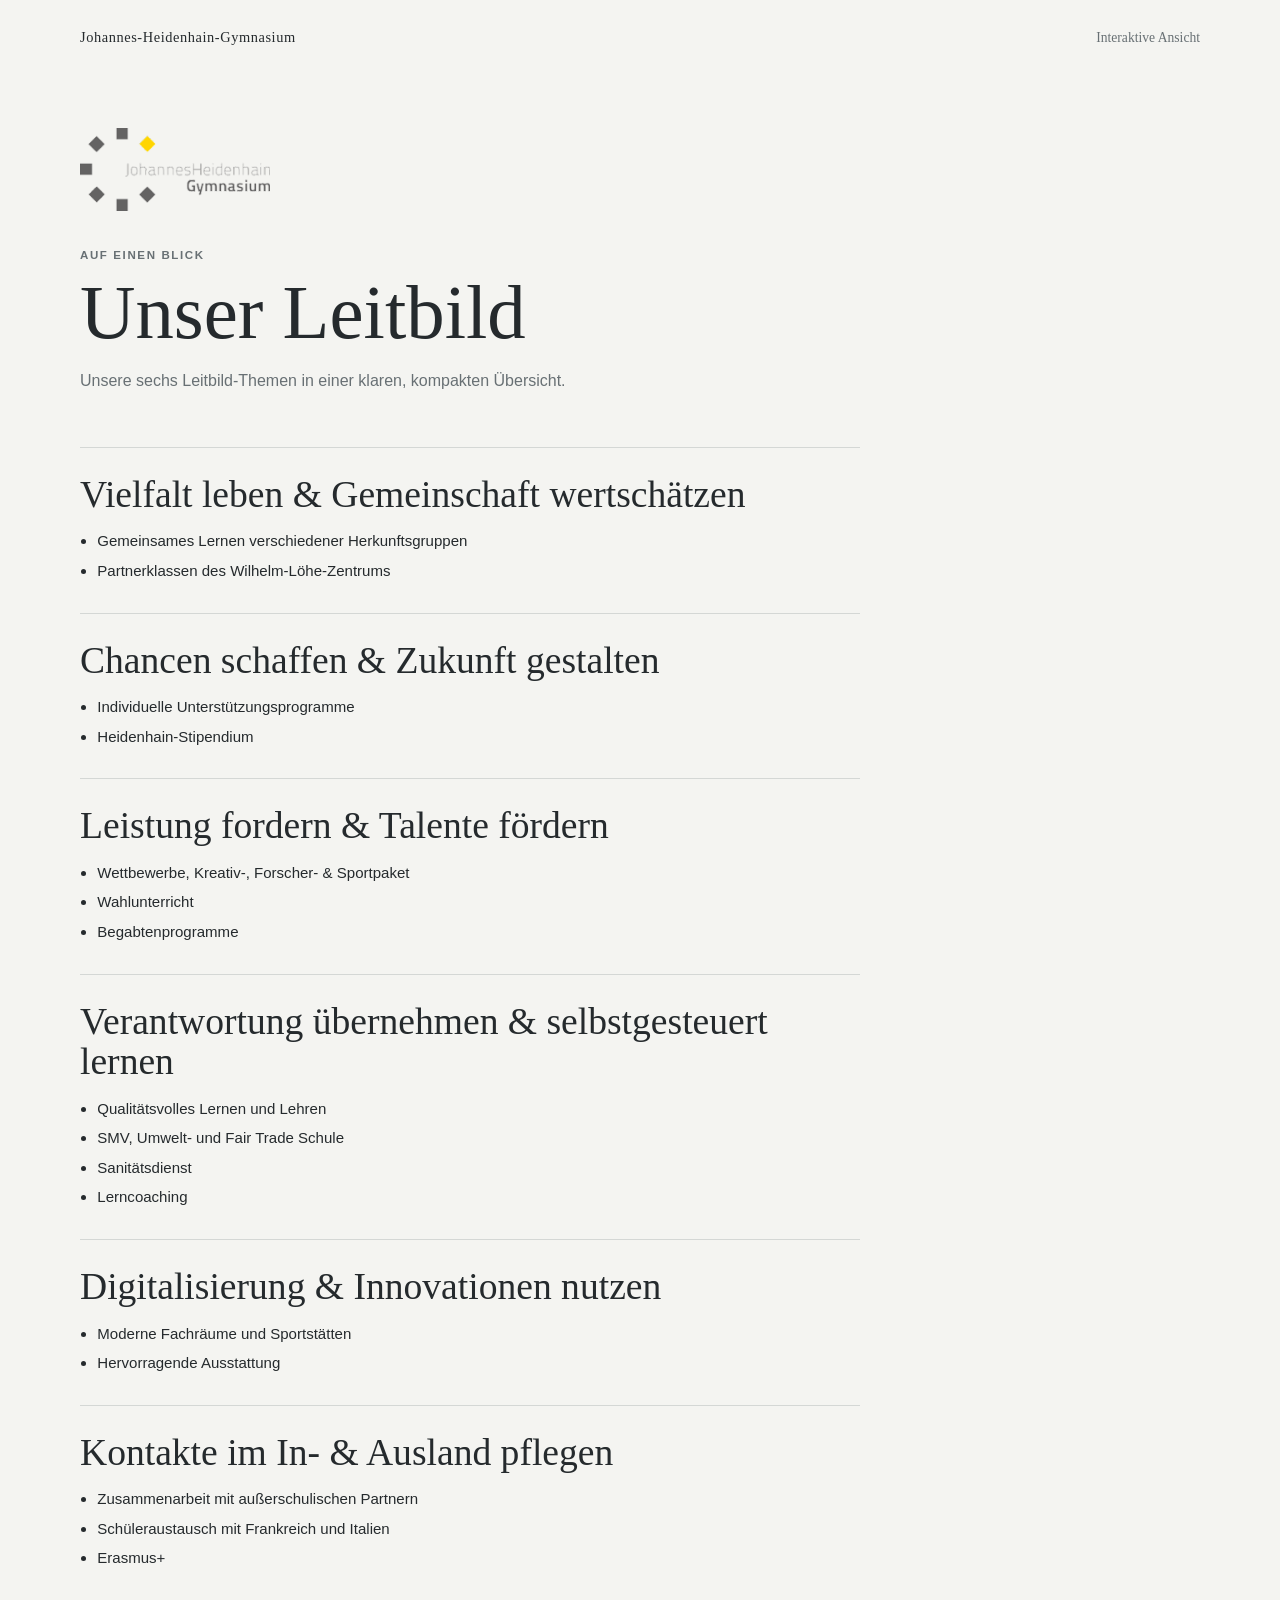
==== leitbild-kompakt.html @ b485fccd "init commit" ====
<!doctype html>
<html lang="de">
<head>
  <meta charset="utf-8">
  <meta name="viewport" content="width=device-width, initial-scale=1">
  <meta name="description" content="Das Leitbild des Johannes-Heidenhain-Gymnasiums in kompakter Form">
  <title>Leitbild kompakt | JHG Traunreut</title>
  <link rel="stylesheet" href="styles.css">
</head>
<body>
  <header class="site-header">
    <a class="brand" href="index.html">Johannes-Heidenhain-Gymnasium</a>
    <nav class="site-nav" aria-label="Seitennavigation"><a href="index.html">Interaktive Ansicht</a></nav>
  </header>
  <main class="page-content">
    <img class="compact-page-logo" src="logo.png" alt="Logo des Johannes-Heidenhain-Gymnasiums">
    <section class="intro" aria-labelledby="page-title">
      <div class="eyebrow">Auf einen Blick</div>
      <h1 id="page-title">Unser Leitbild</h1>
      <p>Unsere sechs Leitbild-Themen in einer klaren, kompakten Übersicht.</p>
    </section>
    <div class="compact-list"></div>
  </main>
  <script src="leitbild.js"></script>
</body>
</html>
---- styles.css ----
:root {
  --ink: #252a2d;
  --muted: #687074;
  --paper: #f4f4f1;
  --card: #ffffff;
  --line: #d4d7d5;
  --yellow: #f5c400;
  --gray: #74797b;
  --shadow: 0 20px 42px rgba(31, 36, 38, 0.16);
  font-family: Georgia, "Times New Roman", serif;
  color: var(--ink);
  background: var(--paper);
}

* { box-sizing: border-box; }
html { min-width: 320px; }
body { margin: 0; background: var(--paper); }
button { font: inherit; }

.site-header, .page-content { width: min(1120px, calc(100% - 40px)); margin: 0 auto; }
.site-header { padding: 28px 0 18px; display: flex; justify-content: space-between; align-items: baseline; gap: 24px; }
.brand { color: var(--ink); font-size: 0.9rem; letter-spacing: 0.04em; text-decoration: none; }
.site-nav a { color: var(--muted); font-size: 0.85rem; text-decoration: none; border-bottom: 1px solid transparent; }
.site-nav a:hover, .site-nav a:focus-visible { color: var(--ink); border-color: var(--yellow); }
.page-content { padding: 64px 0 90px; }
.intro { max-width: 620px; margin-bottom: 52px; }
.eyebrow { color: var(--muted); font: 700 0.72rem/1.2 Arial, sans-serif; letter-spacing: 0.14em; text-transform: uppercase; }
h1 { max-width: 760px; margin: 12px 0 18px; font-size: clamp(2.4rem, 6vw, 5.6rem); font-weight: 400; line-height: 0.98; letter-spacing: 0; }
.intro p { color: var(--muted); max-width: 560px; font: 1rem/1.65 Arial, sans-serif; }

.logo-stage { position: relative; width: min(100%, 930px); min-height: 430px; margin: 0 auto; overflow-anchor: none; }
.logo-wordmark { position: absolute; left: 58%; top: 50%; z-index: 1; transform: translate(-50%, -50%); text-align: center; white-space: nowrap; font-size: clamp(1.5rem, 3.5vw, 3.5rem); line-height: 0.92; }
.logo-wordmark strong { display: block; font-weight: 400; }
.logo-wordmark span { display: block; margin-top: 0.12em; font-size: 0.72em; }
.yellow-mark { position: absolute; z-index: 2; left: 41%; top: 29%; width: 28px; aspect-ratio: 1; background: var(--yellow); transform: translate(-50%, -50%) rotate(45deg); }
.topic { position: absolute; z-index: 3; width: 38px; height: 38px; }
.topic.is-visible, .topic.is-closing { z-index: 10; }
.topic--prototype.is-visible::before { content: ""; position: absolute; z-index: 2; width: min(250px, 58vw); height: min(250px, 58vw); pointer-events: auto; }
.topic--orbit-left.is-visible::before { top: calc((38px - min(250px, 58vw)) / 2); left: calc(38px - min(250px, 58vw) - 20px); }
.topic--orbit-top.is-visible::before { top: calc(38px - min(250px, 58vw) - 20px); left: calc((38px - min(250px, 58vw)) / 2); }
.topic--orbit-bottom.is-visible::before { top: 38px; left: calc((38px - min(250px, 58vw)) / 2); }
.topic--orbit-upper-left.is-visible::before { top: calc(38px - min(250px, 58vw) - 20px); left: calc(38px - min(250px, 58vw) - 20px); }
.topic--orbit-lower-left.is-visible::before { top: 38px; left: calc(38px - min(250px, 58vw) - 20px); }
.topic--orbit-lower-right.is-visible::before { top: 38px; left: 38px; }
.topic--orbit-top { left: 31%; top: 20%; }
.topic--orbit-upper-left { left: 21%; top: 29%; }
.topic--orbit-left { left: 17%; top: 50%; }
.topic--orbit-lower-left { left: 21%; top: 71%; }
.topic--orbit-bottom { left: 31%; top: 80%; }
.topic--orbit-lower-right { left: 41%; top: 71%; }
.topic-trigger { position: relative; z-index: 4; width: 38px; height: 38px; min-height: 38px; padding: 0; border: 0; background: transparent; cursor: pointer; transform: translate(-50%, -50%); transition: transform 520ms cubic-bezier(.2,.75,.25,1), width 520ms cubic-bezier(.2,.75,.25,1), height 520ms cubic-bezier(.2,.75,.25,1), min-height 520ms cubic-bezier(.2,.75,.25,1), padding 520ms cubic-bezier(.2,.75,.25,1), background-color 360ms ease, box-shadow 360ms ease; }
.topic-trigger > span { position: absolute; top: 50%; left: 50%; display: block; width: 26px; height: 26px; margin: 0; background: var(--gray); transform: translate(-50%, -50%) rotate(var(--square-angle, 0deg)); transition: transform 360ms ease, background-color 240ms ease, box-shadow 360ms ease, opacity 220ms ease; }
.topic--orbit-top, .topic--orbit-bottom { --square-angle: 0deg; }
.topic--orbit-upper-left, .topic--orbit-lower-left, .topic--orbit-lower-right { --square-angle: 45deg; }
.topic--orbit-left { --square-angle: 90deg; }
.topic-trigger:hover > span, .topic.is-visible .topic-trigger > span { background: var(--ink); transform: translate(-50%, -50%) rotate(var(--square-angle, 0deg)) scale(1.12); box-shadow: 0 8px 18px rgba(31, 36, 38, 0.2); }
.topic.is-visible .topic-trigger > span, .topic.is-closing .topic-trigger > span { opacity: 0; transform: translate(-50%, -50%) rotate(var(--square-angle, 0deg)); }
.topic-trigger:focus-visible { outline: 3px solid var(--yellow); outline-offset: 5px; }
.topic-card { position: absolute; z-index: 3; top: 19px; left: 19px; width: min(340px, 36vw); min-height: 180px; padding: 27px 28px 25px; background: var(--card); box-shadow: var(--shadow); opacity: 0; pointer-events: none; transform: translate(-50%, -50%) scale(0.08); transform-origin: center; transition: opacity 300ms ease, transform 420ms cubic-bezier(.2,.75,.25,1); }
.topic.is-visible .topic-trigger { width: min(340px, 36vw); min-height: 180px; padding: 27px 28px 25px; border: 0; background: var(--card); box-shadow: var(--shadow); transform: translate(-50%, -50%); }
.topic.is-visible .topic-card { position: static; width: auto; min-height: 0; padding: 0; opacity: 1; pointer-events: auto; color: var(--ink); transform: none; }
.topic--prototype.is-visible .topic-trigger { width: min(250px, 58vw); height: min(250px, 58vw); min-height: 0; padding: 24px; border: 0; overflow: hidden; background: var(--gray); color: #ffffff; box-shadow: 0 18px 34px rgba(31, 36, 38, 0.24); transition: transform 520ms cubic-bezier(.2,.75,.25,1), width 520ms cubic-bezier(.2,.75,.25,1), height 520ms cubic-bezier(.2,.75,.25,1), padding 520ms cubic-bezier(.2,.75,.25,1), background-color 360ms ease; }
.topic--orbit-left.is-visible .topic-trigger { transform: translate(calc(-100% - 12px), -50%); transform-origin: right center; }
.topic--orbit-top.is-visible .topic-trigger { transform: translate(-50%, calc(-100% - 12px)); transform-origin: center bottom; }
.topic--orbit-bottom.is-visible .topic-trigger { transform: translate(-50%, 12px); transform-origin: center top; }
.topic--orbit-upper-left.is-visible .topic-trigger { transform: translate(calc(-100% - 12px), calc(-100% - 12px)); transform-origin: right bottom; }
.topic--orbit-lower-left.is-visible .topic-trigger { transform: translate(calc(-100% - 12px), 12px); transform-origin: right top; }
.topic--orbit-lower-right.is-visible .topic-trigger { transform: translate(12px, 12px); transform-origin: left top; }
.topic.is-visible .topic-card h2, .topic.is-visible .topic-card li { color: var(--ink); }
.topic--prototype.is-visible .topic-card { background: transparent; box-shadow: none; color: #ffffff; opacity: 1; transition: opacity 220ms ease 300ms; }
.topic--prototype.is-visible .topic-card h2, .topic--prototype.is-visible .topic-card li { color: #ffffff; }
.topic--prototype.is-visible .topic-card { text-align: center; }
.topic--prototype.is-visible .topic-card ul { padding-left: 0; list-style-position: inside; }
.topic--prototype.is-closing .topic-card { text-align: center; }
.topic--prototype.is-closing .topic-card ul { padding-left: 0; list-style-position: inside; }
.topic--prototype.is-closing .topic-trigger { width: min(250px, 58vw); height: min(250px, 58vw); min-height: 0; padding: 24px; border: 0; overflow: hidden; background: var(--gray); color: #ffffff; box-shadow: 0 18px 34px rgba(31, 36, 38, 0.24); transition-duration: 360ms; transition-delay: 180ms; }
.topic--orbit-left.is-closing .topic-trigger { transform: translate(calc(-100% - 12px), -50%); transform-origin: right center; }
.topic--orbit-top.is-closing .topic-trigger { transform: translate(-50%, calc(-100% - 12px)); transform-origin: center bottom; }
.topic--orbit-bottom.is-closing .topic-trigger { transform: translate(-50%, 12px); transform-origin: center top; }
.topic--orbit-upper-left.is-closing .topic-trigger { transform: translate(calc(-100% - 12px), calc(-100% - 12px)); transform-origin: right bottom; }
.topic--orbit-lower-left.is-closing .topic-trigger { transform: translate(calc(-100% - 12px), 12px); transform-origin: right top; }
.topic--orbit-lower-right.is-closing .topic-trigger { transform: translate(12px, 12px); transform-origin: left top; }
.topic--prototype.is-closing .topic-card { position: absolute; top: 24px; left: 24px; width: calc(min(250px, 58vw) - 48px); height: calc(min(250px, 58vw) - 48px); min-height: 0; padding: 0; overflow: hidden; background: transparent; box-shadow: none; opacity: 0; visibility: visible; pointer-events: none; color: #ffffff; transform: none; transition: opacity 180ms ease, transform 0s; }

/* Alternative preserved layout: the card can be detached beside the square later. */
.topic-card--detached { transform: translate(30px, 0) scale(0.72); transform-origin: top left; }
.topic-card--detached.is-visible { transform: translate(30px, 0) scale(1); }
.topic-card h2 { margin: 0 0 16px; font-size: clamp(1.2rem, 2vw, 1.65rem); font-weight: 400; line-height: 1.08; }
.topic-card ul, .compact-topic ul { margin: 0; padding-left: 1.15em; font: 0.94rem/1.5 Arial, sans-serif; }
.topic-card li + li, .compact-topic li + li { margin-top: 7px; }
.mobile-panel { display: none; }
.stage-note { color: var(--muted); margin: 8px 0 0; text-align: center; font: 0.78rem/1.4 Arial, sans-serif; }

.compact-list { max-width: 780px; }
.compact-page-logo { display: block; width: min(190px, 42vw); height: auto; margin: 0 0 38px; }
.compact-topic { padding: 27px 0 30px; border-top: 1px solid var(--line); }
.compact-topic h2 { margin: 0 0 15px; font-size: clamp(1.45rem, 3vw, 2.35rem); font-weight: 400; line-height: 1.08; }
.compact-topic ul { max-width: 620px; }

@media (max-width: 700px) {
  .site-header, .page-content { width: min(100% - 28px, 560px); }
  .site-header { padding-top: 20px; }
  .page-content { padding-top: 42px; }
  .intro { margin-bottom: 34px; }
  .logo-stage { min-height: 390px; }
  .logo-wordmark { font-size: clamp(1.3rem, 7vw, 2.4rem); }
  .yellow-mark { left: 40%; top: 29%; width: 20px; }
  .topic { width: 46px; height: 46px; }
  .topic-trigger { width: 46px; height: 46px; min-height: 46px; }
  .topic-trigger span { width: 30px; height: 30px; margin: 8px; }
  .topic--orbit-top { left: 31%; top: 22%; }
  .topic--orbit-upper-left { left: 22%; top: 29%; }
  .topic--orbit-left { left: 11%; top: 50%; }
  .topic--orbit-lower-left { left: 22%; top: 71%; }
  .topic--orbit-bottom { left: 31%; top: 78%; }
  .topic--orbit-lower-right { left: 40%; top: 71%; }
  .topic-card { display: none; }
  .topic--prototype.is-visible::before { display: none !important; }
  .topic--prototype.is-closing .topic-card { display: none; }
  .topic.is-visible .topic-trigger { width: 46px; height: 46px; min-height: 46px; padding: 0; border: 0; background: transparent; box-shadow: none; color: inherit; transform: translate(-50%, -50%); }
  .topic.is-closing .topic-trigger { width: 46px; height: 46px; min-height: 46px; padding: 0; border: 0; background: transparent; box-shadow: none; color: inherit; transform: translate(-50%, -50%); }
  .topic--prototype.is-visible .topic-trigger, .topic--prototype.is-closing .topic-trigger { width: 46px; height: 46px; min-height: 46px; padding: 0; background: transparent; box-shadow: none; transform: translate(-50%, -50%) !important; }
  .mobile-panel { display: block; min-height: 0; margin-top: 12px; }
  .mobile-panel.has-content { min-height: 180px; }
  .topic-card--mobile { display: block; position: relative; top: auto; left: auto; right: auto; width: 100%; min-height: 0; opacity: 1; transform: none; pointer-events: auto; }
}

@media (prefers-reduced-motion: reduce) {
  *, *::before, *::after { scroll-behavior: auto !important; transition-duration: 0.01ms !important; animation-duration: 0.01ms !important; }
}
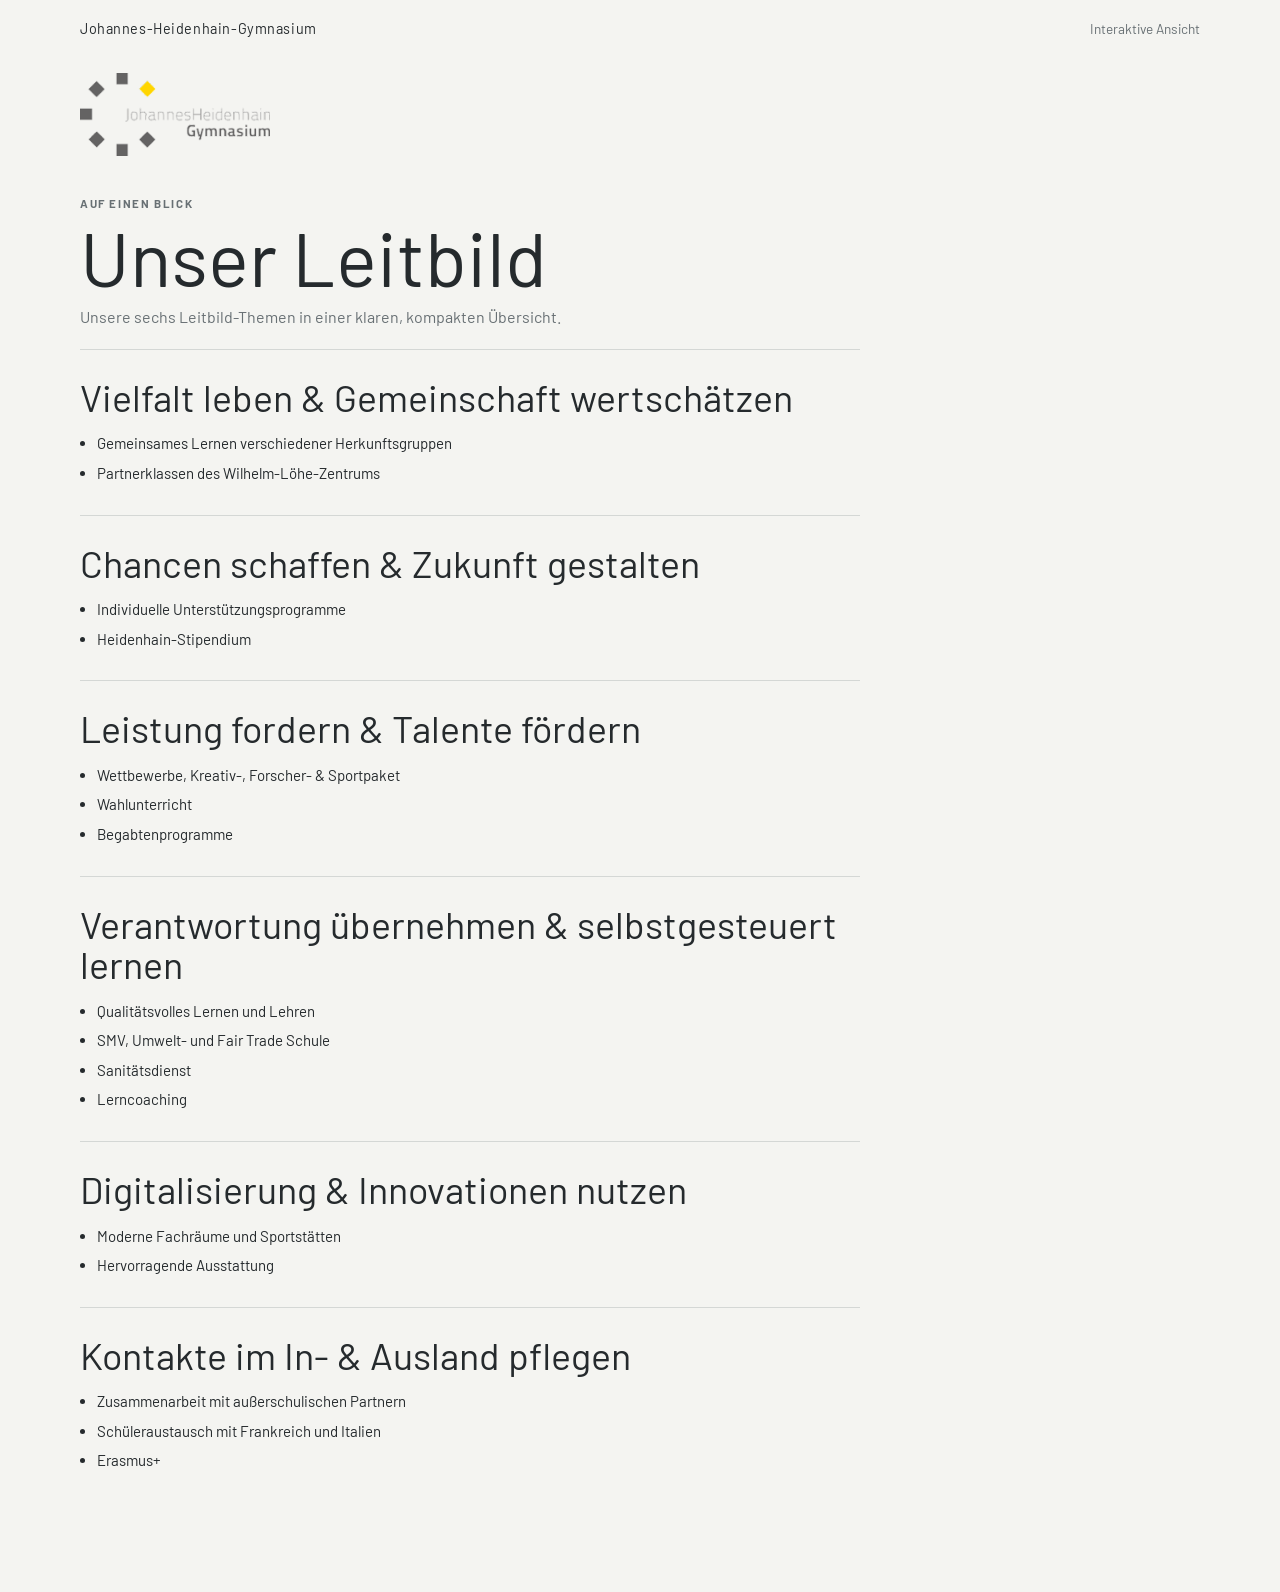
==== commit 83fde55d: "fixed layout on mobile/small devices and cleaned up" ====
--- a/leitbild-kompakt.html
+++ b/leitbild-kompakt.html
@@ -13,7 +13,12 @@
     <nav class="site-nav" aria-label="Seitennavigation"><a href="index.html">Interaktive Ansicht</a></nav>
   </header>
   <main class="page-content">
-    <img class="compact-page-logo" src="logo.png" alt="Logo des Johannes-Heidenhain-Gymnasiums">
+    <div class="compact-disclaimer" hidden>
+      <strong>Hinweis:</strong> Die interaktive Leitbildansicht funktioniert auf diesem Bildschirm nicht zuverlässig genug. Aus Platz- und Bedienungsgründen wird hier die kompakte Darstellung angezeigt.
+    </div>
+    <a class="compact-page-logo-link" href="https://www.jhg-traunreut.schule/" aria-label="Zur Schulwebsite">
+      <img class="compact-page-logo" src="logo.png" alt="Logo des Johannes-Heidenhain-Gymnasiums">
+    </a>
     <section class="intro" aria-labelledby="page-title">
       <div class="eyebrow">Auf einen Blick</div>
       <h1 id="page-title">Unser Leitbild</h1>
--- a/styles.css
+++ b/styles.css
@@ -1,3 +1,5 @@
+@import url('https://fonts.googleapis.com/css2?family=Barlow:wght@400;500;600;700;800&display=swap');
+
 :root {
   --ink: #252a2d;
   --muted: #687074;
@@ -7,32 +9,58 @@
   --yellow: #f5c400;
   --gray: #74797b;
   --shadow: 0 20px 42px rgba(31, 36, 38, 0.16);
-  font-family: Georgia, "Times New Roman", serif;
+  font-family: "Barlow", "Segoe UI", Arial, sans-serif;
   color: var(--ink);
   background: var(--paper);
 }
 
 * { box-sizing: border-box; }
 html { min-width: 320px; }
-body { margin: 0; background: var(--paper); }
+body { margin: 0; background: var(--paper); font-family: "Barlow", "Segoe UI", Arial, sans-serif; }
 button { font: inherit; }
 
 .site-header, .page-content { width: min(1120px, calc(100% - 40px)); margin: 0 auto; }
-.site-header { padding: 28px 0 18px; display: flex; justify-content: space-between; align-items: baseline; gap: 24px; }
+.site-header { padding: 18px 0 10px; display: flex; justify-content: space-between; align-items: baseline; gap: 24px; }
 .brand { color: var(--ink); font-size: 0.9rem; letter-spacing: 0.04em; text-decoration: none; }
 .site-nav a { color: var(--muted); font-size: 0.85rem; text-decoration: none; border-bottom: 1px solid transparent; }
 .site-nav a:hover, .site-nav a:focus-visible { color: var(--ink); border-color: var(--yellow); }
-.page-content { padding: 64px 0 90px; }
-.intro { max-width: 620px; margin-bottom: 52px; }
-.eyebrow { color: var(--muted); font: 700 0.72rem/1.2 Arial, sans-serif; letter-spacing: 0.14em; text-transform: uppercase; }
-h1 { max-width: 760px; margin: 12px 0 18px; font-size: clamp(2.4rem, 6vw, 5.6rem); font-weight: 400; line-height: 0.98; letter-spacing: 0; }
-.intro p { color: var(--muted); max-width: 560px; font: 1rem/1.65 Arial, sans-serif; }
+.page-content { padding: 26px 0 90px; }
+.intro { max-width: 620px; margin-bottom: 18px; }
+.eyebrow { color: var(--muted); font: 700 0.72rem/1.2 "Barlow", "Segoe UI", Arial, sans-serif; letter-spacing: 0.14em; text-transform: uppercase; }
+h1 { max-width: 760px; margin: 8px 0 10px; font-size: clamp(2.4rem, 6vw, 5.6rem); font-weight: 400; line-height: 0.98; letter-spacing: 0; }
+.intro p { color: var(--muted); max-width: 560px; margin: 0; font: 1rem/1.65 "Barlow", "Segoe UI", Arial, sans-serif; }
 
 .logo-stage { position: relative; width: min(100%, 930px); min-height: 430px; margin: 0 auto; overflow-anchor: none; }
-.logo-wordmark { position: absolute; left: 58%; top: 50%; z-index: 1; transform: translate(-50%, -50%); text-align: center; white-space: nowrap; font-size: clamp(1.5rem, 3.5vw, 3.5rem); line-height: 0.92; }
+.logo-wordmark {
+  position: absolute;
+  left: 58%;
+  top: 50%;
+  z-index: 1;
+  display: block;
+  color: inherit;
+  text-decoration: none;
+  transform: translate(-50%, -50%);
+  text-align: center;
+  white-space: nowrap;
+  font-size: clamp(1.5rem, 3.5vw, 3.5rem);
+  line-height: 0.92;
+}
 .logo-wordmark strong { display: block; font-weight: 400; }
 .logo-wordmark span { display: block; margin-top: 0.12em; font-size: 0.72em; }
-.yellow-mark { position: absolute; z-index: 2; left: 41%; top: 29%; width: 28px; aspect-ratio: 1; background: var(--yellow); transform: translate(-50%, -50%) rotate(45deg); }
+.yellow-mark {
+  position: absolute;
+  z-index: 2;
+  left: 41%;
+  top: 29%;
+  display: block;
+  width: 28px;
+  aspect-ratio: 1;
+  background: var(--yellow);
+  text-decoration: none;
+  transform: translate(-50%, -50%) rotate(45deg);
+}
+.compact-page-logo-link { display: inline-block; text-decoration: none; }
+.compact-page-logo-link:focus-visible, .logo-wordmark:focus-visible, .yellow-mark:focus-visible { outline: 3px solid var(--yellow); outline-offset: 6px; }
 .topic { position: absolute; z-index: 3; width: 38px; height: 38px; }
 .topic.is-visible, .topic.is-closing { z-index: 10; }
 .topic--prototype.is-visible::before { content: ""; position: absolute; z-index: 2; width: min(250px, 58vw); height: min(250px, 58vw); pointer-events: auto; }
@@ -86,12 +114,29 @@
 .topic-card--detached { transform: translate(30px, 0) scale(0.72); transform-origin: top left; }
 .topic-card--detached.is-visible { transform: translate(30px, 0) scale(1); }
 .topic-card h2 { margin: 0 0 16px; font-size: clamp(1.2rem, 2vw, 1.65rem); font-weight: 400; line-height: 1.08; }
-.topic-card ul, .compact-topic ul { margin: 0; padding-left: 1.15em; font: 0.94rem/1.5 Arial, sans-serif; }
+.topic-card ul, .compact-topic ul { margin: 0; padding-left: 1.15em; font: 0.94rem/1.5 "Barlow", "Segoe UI", Arial, sans-serif; }
 .topic-card li + li, .compact-topic li + li { margin-top: 7px; }
 .mobile-panel { display: none; }
-.stage-note { color: var(--muted); margin: 8px 0 0; text-align: center; font: 0.78rem/1.4 Arial, sans-serif; }
+.stage-note { color: var(--muted); margin: 8px 0 0; text-align: center; font: 0.78rem/1.4 "Barlow", "Segoe UI", Arial, sans-serif; }
+.mobile-choice { width: min(420px, calc(100% - 32px)); padding: 28px; border: 0; border-top: 4px solid var(--yellow); color: var(--ink); background: var(--card); box-shadow: var(--shadow); }
+.mobile-choice::backdrop { background: rgba(37, 42, 45, 0.38); }
+.mobile-choice h2 { margin: 8px 0 12px; font-size: 1.55rem; font-weight: 400; line-height: 1.12; }
+.mobile-choice p:not(.eyebrow) { color: var(--muted); font: 0.95rem/1.5 "Barlow", "Segoe UI", Arial, sans-serif; }
+.mobile-choice-actions { display: flex; flex-wrap: wrap; gap: 10px; margin-top: 22px; }
+.mobile-choice-link, .mobile-choice-continue { display: inline-flex; min-height: 42px; align-items: center; justify-content: center; padding: 10px 14px; border: 1px solid var(--ink); color: var(--ink); background: transparent; font: 0.82rem/1.2 "Barlow", "Segoe UI", Arial, sans-serif; text-decoration: none; cursor: pointer; }
+.mobile-choice-link { border-color: var(--yellow); background: var(--yellow); }
+.mobile-choice-link:focus-visible, .mobile-choice-continue:focus-visible { outline: 3px solid var(--yellow); outline-offset: 3px; }
 
 .compact-list { max-width: 780px; }
+.compact-disclaimer {
+  margin: 0 0 24px;
+  padding: 14px 18px;
+  border-left: 4px solid var(--yellow);
+  background: rgba(245, 196, 0, 0.12);
+  color: var(--ink);
+  font: 0.94rem/1.55 "Barlow", "Segoe UI", Arial, sans-serif;
+}
+.compact-disclaimer[hidden] { display: none; }
 .compact-page-logo { display: block; width: min(190px, 42vw); height: auto; margin: 0 0 38px; }
 .compact-topic { padding: 27px 0 30px; border-top: 1px solid var(--line); }
 .compact-topic h2 { margin: 0 0 15px; font-size: clamp(1.45rem, 3vw, 2.35rem); font-weight: 400; line-height: 1.08; }
@@ -102,18 +147,19 @@
   .site-header { padding-top: 20px; }
   .page-content { padding-top: 42px; }
   .intro { margin-bottom: 34px; }
-  .logo-stage { min-height: 390px; }
-  .logo-wordmark { font-size: clamp(1.3rem, 7vw, 2.4rem); }
-  .yellow-mark { left: 40%; top: 29%; width: 20px; }
+  .logo-stage { width: min(100%, 360px); min-height: 310px; margin: 8px auto 0; }
+  .logo-wordmark { left: 62%; top: 50%; max-width: 52%; white-space: normal; font-size: clamp(1rem, 5.6vw, 1.45rem); }
+  .logo-wordmark strong { white-space: normal; }
+  .yellow-mark { left: 43%; top: 29%; width: 18px; }
   .topic { width: 46px; height: 46px; }
   .topic-trigger { width: 46px; height: 46px; min-height: 46px; }
   .topic-trigger span { width: 30px; height: 30px; margin: 8px; }
-  .topic--orbit-top { left: 31%; top: 22%; }
-  .topic--orbit-upper-left { left: 22%; top: 29%; }
-  .topic--orbit-left { left: 11%; top: 50%; }
-  .topic--orbit-lower-left { left: 22%; top: 71%; }
-  .topic--orbit-bottom { left: 31%; top: 78%; }
-  .topic--orbit-lower-right { left: 40%; top: 71%; }
+  .topic--orbit-top { left: 31%; top: 20%; }
+  .topic--orbit-upper-left { left: 20%; top: 29%; }
+  .topic--orbit-left { left: 10%; top: 50%; }
+  .topic--orbit-lower-left { left: 20%; top: 71%; }
+  .topic--orbit-bottom { left: 31%; top: 80%; }
+  .topic--orbit-lower-right { left: 42%; top: 71%; }
   .topic-card { display: none; }
   .topic--prototype.is-visible::before { display: none !important; }
   .topic--prototype.is-closing .topic-card { display: none; }
